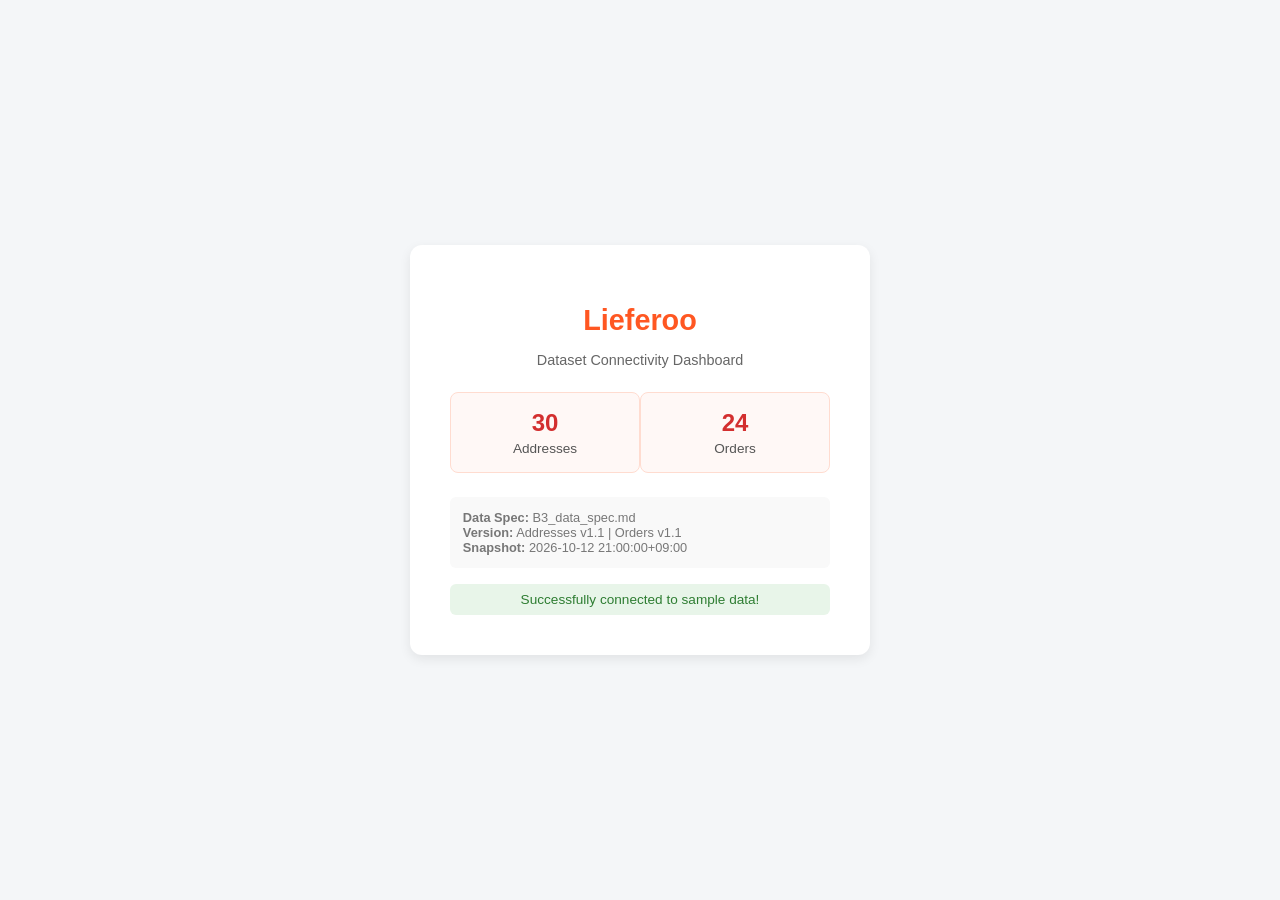
==== index.html @ 1d9ef831 "Update index.html" ====
<!DOCTYPE html>
<html lang="en">
<head>
    <meta charset="UTF-8">
    <meta name="viewport" content="width=device-width, initial-scale=1.0">
    <title>Lieferoo - Dashboard Preview</title>
    <style>
        body {
            font-family: -apple-system, BlinkMacSystemFont, "Segoe UI", Roboto, Helvetica, Arial, sans-serif;
            background-color: #f4f6f8;
            color: #333;
            display: flex;
            justify-content: center;
            align-items: center;
            height: 100vh;
            margin: 0;
        }
        .card {
            background: #ffffff;
            padding: 2.5rem;
            border-radius: 12px;
            box-shadow: 0 4px 12px rgba(0, 0, 0, 0.08);
            width: 380px;
            text-align: center;
        }
        h1 {
            color: #ff5722;
            margin-bottom: 0.2rem;
            font-size: 1.8rem;
        }
        p.subtitle {
            color: #666;
            font-size: 0.9rem;
            margin-bottom: 1.5rem;
        }
        .stats-container {
            display: flex;
            justify-content: space-around;
            margin-bottom: 1.5rem;
        }
        .stat-box {
            background: #fff8f6;
            border: 1px solid #ffdcd0;
            padding: 1rem;
            border-radius: 8px;
            width: 42%;
        }
        .stat-number {
            font-size: 1.5rem;
            font-weight: bold;
            color: #d32f2f;
        }
        .stat-label {
            font-size: 0.85rem;
            color: #555;
            margin-top: 0.3rem;
        }
        .meta-info {
            font-size: 0.8rem;
            color: #777;
            background: #f9f9f9;
            padding: 0.8rem;
            border-radius: 6px;
            margin-bottom: 1rem;
            text-align: left;
        }
        .status {
            font-size: 0.85rem;
            color: #2e7d32;
            background: #e8f5e9;
            padding: 0.5rem;
            border-radius: 6px;
        }
    </style>
</head>
<body>

    <div class="card">
        <h1>Lieferoo</h1>
        <p class="subtitle">Dataset Connectivity Dashboard</p>
        
        <div class="stats-container">
            <div class="stat-box">
                <div id="address-count" class="stat-number">...</div>
                <div class="stat-label">Addresses</div>
            </div>
            <div class="stat-box">
                <div id="order-count" class="stat-number">...</div>
                <div class="stat-label">Orders</div>
            </div>
        </div>

        <div class="meta-info" id="meta-details">
            Loading metadata version...
        </div>

        <div id="status-message" class="status">Connecting to JSON files...</div>
    </div>

    <script>
        async function loadData() {
            try {
                // Fetching both JSON files concurrently from the data/ folder
                const [addressRes, orderRes] = await Promise.all([
                    fetch('./data/B1_sample_addresses.json'),
                    fetch('./data/B2_sample_orders.json')
                ]);

                if (!addressRes.ok || !orderRes.ok) {
                    throw new Error("Failed to load one or more JSON files.");
                }

                const addressData = await addressRes.json();
                const orderData = await orderRes.json();

                // Extracting counts correctly based on your JSON structure (nested under arrays)
                const addressesCount = addressData.addresses ? addressData.addresses.length : 0;
                const ordersCount = orderData.orders ? orderData.orders.length : 0;

                // Update UI with real counts
                document.getElementById('address-count').innerText = addressesCount;
                document.getElementById('order-count').innerText = ordersCount;

                // Display version info from metadata
                document.getElementById('meta-details').innerHTML = `
                    <b>Data Spec:</b> ${addressData.meta.spec}<br>
                    <b>Version:</b> Addresses v${addressData.meta.version} | Orders v${orderData.meta.version}<br>
                    <b>Snapshot:</b> ${orderData.meta.snapshot_at ? orderData.meta.snapshot_at.replace('T', ' ') : 'N/A'}
                `;

                document.getElementById('status-message').innerText = "Successfully connected to sample data!";
            } catch (error) {
                console.error(error);
                document.getElementById('status-message').style.background = "#ffebee";
                document.getElementById('status-message').style.color = "#c62828";
                document.getElementById('status-message').innerText = "Error loading data. Check file paths.";
            }
        }

        loadData();
    </script>
</body>
</html>
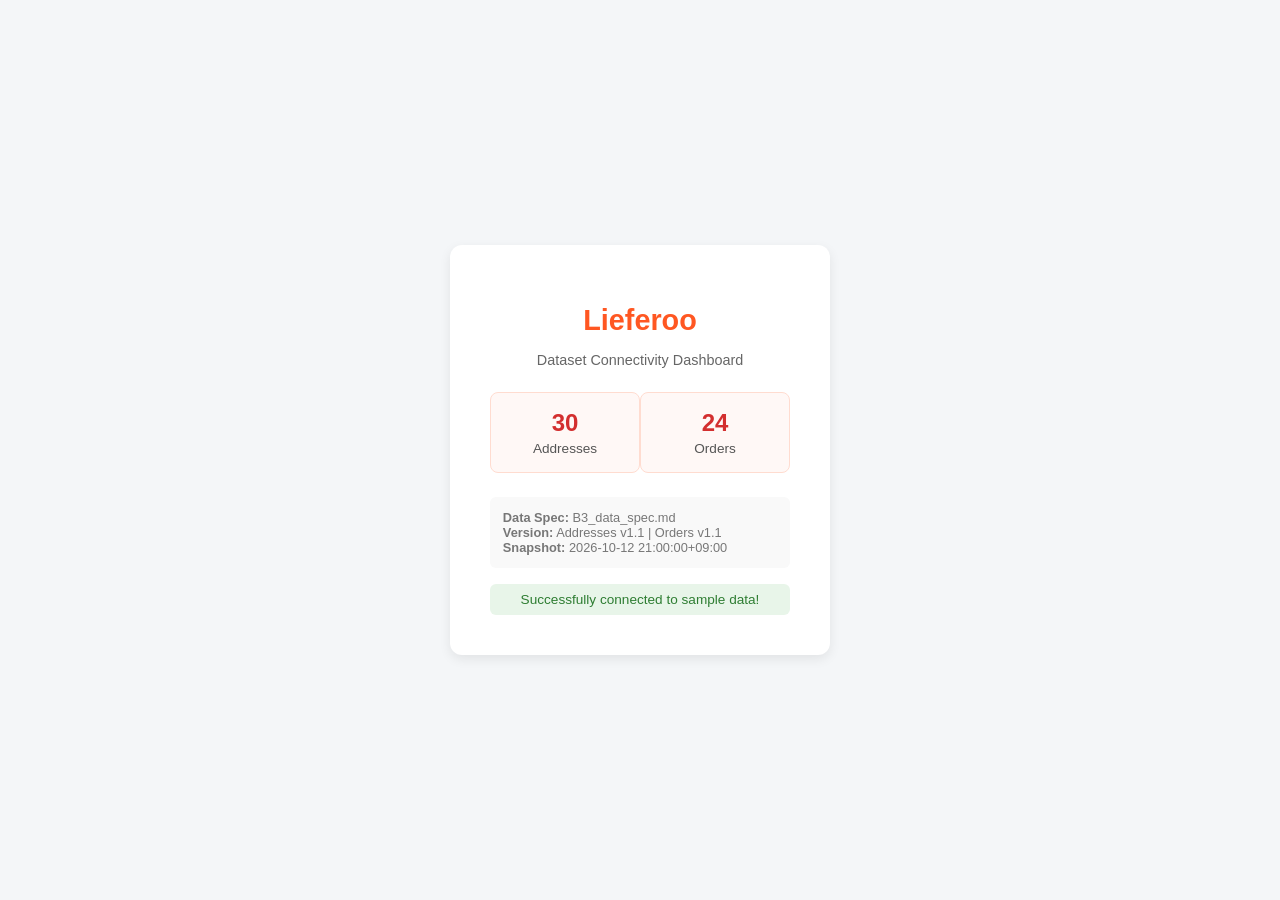
==== commit a7c1adfe: "Update index.html" ====
--- a/index.html
+++ b/index.html
@@ -20,7 +20,9 @@
             padding: 2.5rem;
             border-radius: 12px;
             box-shadow: 0 4px 12px rgba(0, 0, 0, 0.08);
-            width: 380px;
+            box-sizing: border-box; 
+            width: 100%;            
+            max-width: 380px;       
             text-align: center;
         }
         h1 {
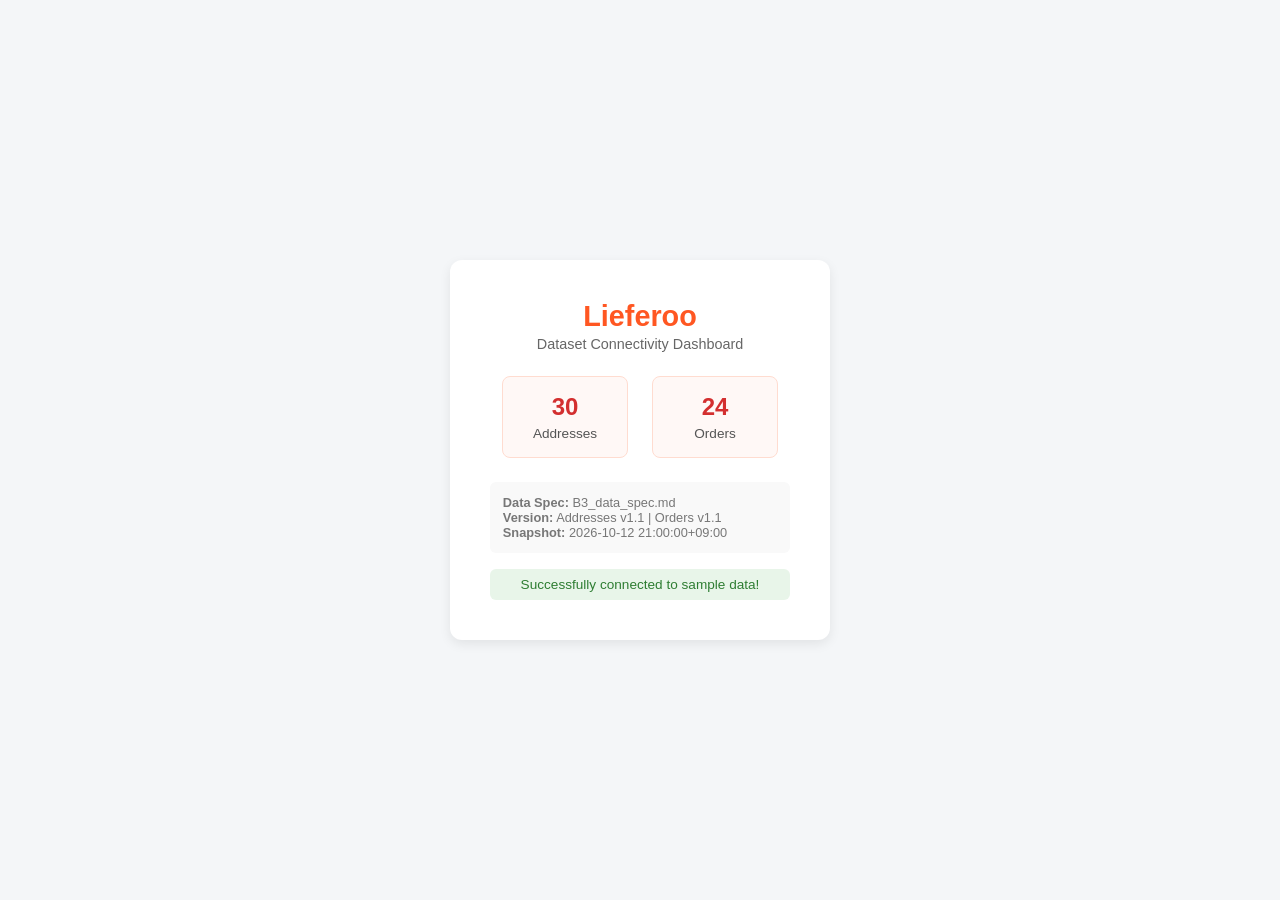
==== commit bc52e7f3: "Update index.html" ====
--- a/index.html
+++ b/index.html
@@ -4,6 +4,8 @@
     <meta charset="UTF-8">
     <meta name="viewport" content="width=device-width, initial-scale=1.0">
     <title>Lieferoo - Dashboard Preview</title>
+    <link rel="stylesheet" href="./tokens.css" />
+    <link rel="icon" href="data:,">
     <style>
         body {
             font-family: -apple-system, BlinkMacSystemFont, "Segoe UI", Roboto, Helvetica, Arial, sans-serif;
--- a/tokens.css
+++ b/tokens.css
@@ -0,0 +1,138 @@
+/* 1. Load Noto Sans KR from Google Fonts */
+@import url('https://fonts.googleapis.com/css2?family=Noto+Sans+KR:wght@400;500;600;700&display=swap');
+
+:root {
+  /* 2. Color Tokens (Lieferoo Spec Board) */
+  --primary: #C8410B;
+  --primary-pressed: #A33608;
+  --primary-subtle: #FFF3EC;
+
+  --text: #1A1A1A;
+  --text-sub: #666666;
+  --text-disabled: #B3B3B3;
+  --text-on-primary: #FFFFFF;
+
+  --surface: #FFFFFF;
+  --band: #F3F3F3;
+  --border: #D9D9D9;
+  --divider: #E9E9E9;
+
+  --error: #D93025;
+  --success: #1F8A4C;
+  --warning: #B87400;
+  --info: #2563C9;
+  --rider-block: #1A1A1A;
+
+  /* 3. Typography */
+  --font-family: 'Noto Sans KR', -apple-system, BlinkMacSystemFont, 'Segoe UI', Roboto, sans-serif;
+
+  /* 4. Spacing Steps (px) */
+  --space-1: 4px;
+  --space-2: 8px;
+  --space-3: 12px;
+  --space-4: 16px;
+  --space-5: 24px;
+  --space-6: 32px;
+
+  /* 5. Border Radius */
+  --radius-sm: 4px;
+  --radius-md: 12px;
+  --radius-pill: 9999px;
+
+  /* 6. Component Heights & Frame Dimensions */
+  --height-topbar: 56px;
+  --height-btn-lg: 52px;
+  --height-input: 48px;
+  --frame-width: 375px;
+  --frame-height: 812px;
+}
+
+/* Base Reset */
+*, *::before, *::after {
+  box-sizing: border-box;
+  margin: 0;
+  padding: 0;
+}
+
+body {
+  font-family: var(--font-family);
+  color: var(--text);
+  background-color: var(--band);
+  display: flex;
+  justify-content: center;
+  min-height: 100vh;
+}
+
+/* 375x812 Mobile App Frame */
+.app-frame {
+  width: var(--frame-width);
+  min-height: var(--frame-height);
+  background-color: var(--surface);
+  display: flex;
+  flex-direction: column;
+  position: relative;
+  overflow-x: hidden;
+}
+
+/* Top Bar (56px) */
+.top-bar {
+  height: var(--height-topbar);
+  padding: 0 var(--space-4);
+  display: flex;
+  align-items: center;
+  justify-content: space-between;
+  border-bottom: 1px solid var(--divider);
+  background-color: var(--surface);
+}
+
+/* Standard Input (48px) */
+.input-field {
+  height: var(--height-input);
+  width: 100%;
+  padding: 0 var(--space-4);
+  border: 1px solid var(--border);
+  border-radius: var(--radius-md);
+  font-family: inherit;
+  color: var(--text);
+  background-color: var(--surface);
+  outline: none;
+  transition: border-color 0.15s ease;
+}
+
+.input-field::placeholder {
+  color: var(--text-disabled);
+}
+
+.input-field:focus {
+  border-color: var(--primary);
+}
+
+/* Big Button (52px, 16px from both sides) */
+.btn-big {
+  height: var(--height-btn-lg);
+  width: calc(100% - (var(--space-4) * 2));
+  margin: 0 var(--space-4);
+  border: none;
+  border-radius: var(--radius-md);
+  background-color: var(--primary);
+  color: var(--text-on-primary);
+  font-family: inherit;
+  font-weight: 600;
+  font-size: 16px;
+  cursor: pointer;
+  display: flex;
+  align-items: center;
+  justify-content: center;
+  transition: background-color 0.15s ease;
+}
+
+.btn-big:hover,
+.btn-big:active {
+  background-color: var(--primary-pressed);
+}
+
+.btn-big:disabled {
+  background-color: var(--band);
+  color: var(--text-disabled);
+  cursor: not-allowed;
+}
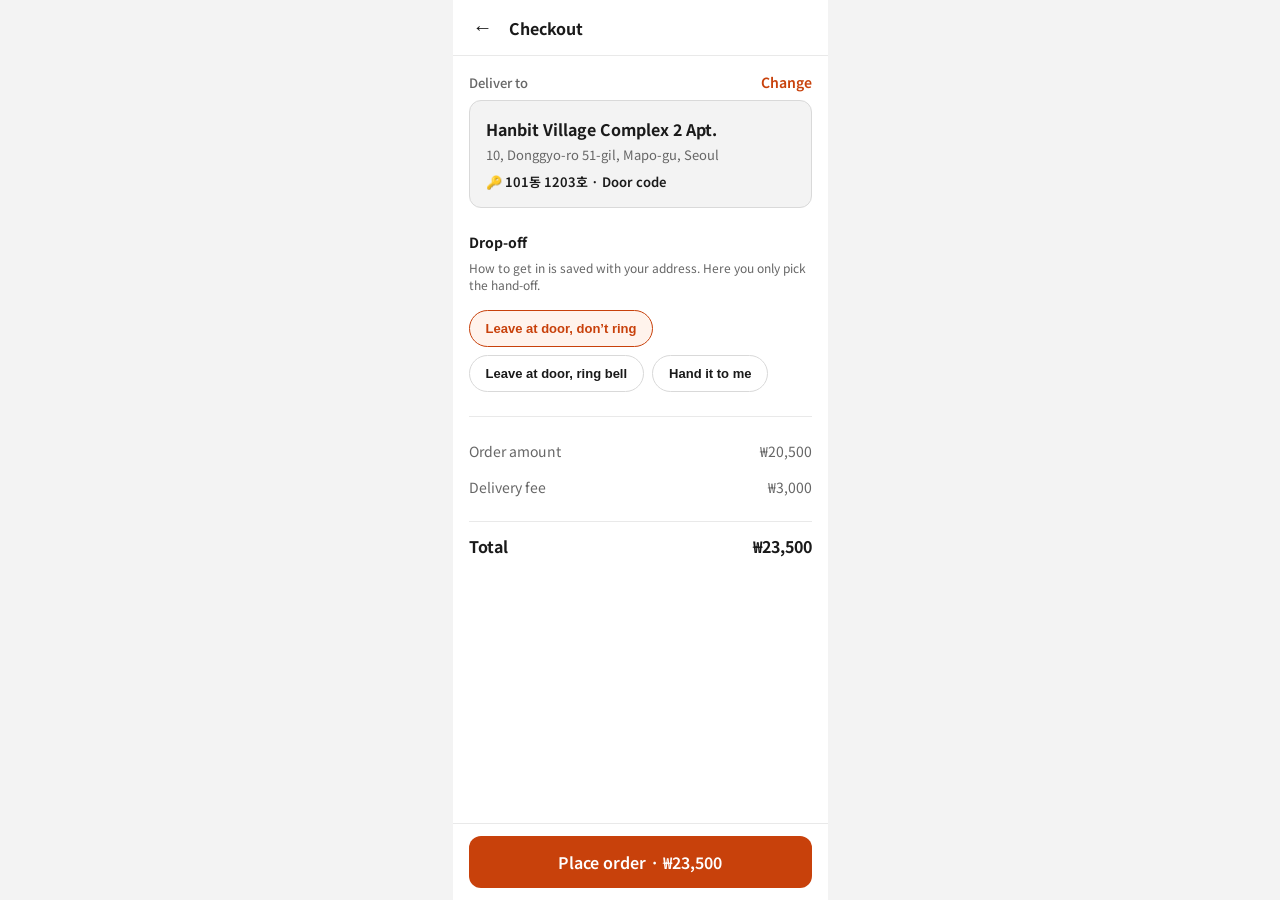
==== commit 8d71bcb3: "Update index.html" ====
--- a/index.html
+++ b/index.html
@@ -1,147 +1,179 @@
 <!DOCTYPE html>
 <html lang="en">
 <head>
-    <meta charset="UTF-8">
-    <meta name="viewport" content="width=device-width, initial-scale=1.0">
-    <title>Lieferoo - Dashboard Preview</title>
-    <link rel="stylesheet" href="./tokens.css" />
-    <link rel="icon" href="data:,">
-    <style>
-        body {
-            font-family: -apple-system, BlinkMacSystemFont, "Segoe UI", Roboto, Helvetica, Arial, sans-serif;
-            background-color: #f4f6f8;
-            color: #333;
-            display: flex;
-            justify-content: center;
-            align-items: center;
-            height: 100vh;
-            margin: 0;
-        }
-        .card {
-            background: #ffffff;
-            padding: 2.5rem;
-            border-radius: 12px;
-            box-shadow: 0 4px 12px rgba(0, 0, 0, 0.08);
-            box-sizing: border-box; 
-            width: 100%;            
-            max-width: 380px;       
-            text-align: center;
-        }
-        h1 {
-            color: #ff5722;
-            margin-bottom: 0.2rem;
-            font-size: 1.8rem;
-        }
-        p.subtitle {
-            color: #666;
-            font-size: 0.9rem;
-            margin-bottom: 1.5rem;
-        }
-        .stats-container {
-            display: flex;
-            justify-content: space-around;
-            margin-bottom: 1.5rem;
-        }
-        .stat-box {
-            background: #fff8f6;
-            border: 1px solid #ffdcd0;
-            padding: 1rem;
-            border-radius: 8px;
-            width: 42%;
-        }
-        .stat-number {
-            font-size: 1.5rem;
-            font-weight: bold;
-            color: #d32f2f;
-        }
-        .stat-label {
-            font-size: 0.85rem;
-            color: #555;
-            margin-top: 0.3rem;
-        }
-        .meta-info {
-            font-size: 0.8rem;
-            color: #777;
-            background: #f9f9f9;
-            padding: 0.8rem;
-            border-radius: 6px;
-            margin-bottom: 1rem;
-            text-align: left;
-        }
-        .status {
-            font-size: 0.85rem;
-            color: #2e7d32;
-            background: #e8f5e9;
-            padding: 0.5rem;
-            border-radius: 6px;
-        }
-    </style>
+  <meta charset="UTF-8" />
+  <meta name="viewport" content="width=device-width, initial-scale=1.0" />
+  <title>Lieferoo — Checkout</title>
+  <link rel="stylesheet" href="./tokens.css" />
+  <link rel="stylesheet" href="./user.css" />
+  <style>
+    /* Additional checkout-specific styles */
+    .checkout-content {
+      padding: var(--space-4);
+      display: flex;
+      flex-direction: column;
+      gap: var(--space-5);
+      padding-bottom: 96px;
+    }
+    .address-header-row {
+      display: flex;
+      justify-content: space-between;
+      align-items: center;
+    }
+    .change-link {
+      font-size: 14px;
+      font-weight: 600;
+      color: var(--primary);
+      text-decoration: none;
+      cursor: pointer;
+    }
+    .change-link:hover {
+      text-decoration: underline;
+    }
+    .dropoff-grid {
+      display: flex;
+      flex-wrap: wrap;
+      gap: var(--space-2);
+      margin-top: var(--space-2);
+    }
+    .dropoff-pill {
+      padding: 10px 16px;
+      border: 1px solid var(--border);
+      border-radius: var(--radius-pill);
+      background-color: var(--surface);
+      font-size: 13px;
+      font-weight: 600;
+      color: var(--text);
+      cursor: pointer;
+      transition: all 0.15s ease;
+    }
+    .dropoff-pill.selected {
+      border-color: var(--primary);
+      background-color: var(--primary-subtle);
+      color: var(--primary);
+    }
+    .warning-banner {
+      display: none;
+      background-color: #FDECEA;
+      color: var(--error);
+      border: 1px solid var(--error);
+      padding: var(--space-3) var(--space-4);
+      border-radius: var(--radius-md);
+      font-size: 13px;
+      font-weight: 500;
+      margin-bottom: var(--space-3);
+    }
+    .warning-banner.visible {
+      display: flex;
+      align-items: center;
+      gap: var(--space-2);
+    }
+    .financial-line {
+      display: flex;
+      justify-content: space-between;
+      font-size: 14px;
+      color: var(--text-sub);
+      margin-bottom: var(--space-2);
+    }
+    .financial-line.total {
+      font-size: 16px;
+      font-weight: 700;
+      color: var(--text);
+      border-top: 1px solid var(--divider);
+      padding-top: var(--space-3);
+      margin-top: var(--space-2);
+    }
+  </style>
 </head>
 <body>
+  <div class="app-frame">
+    <!-- Top Bar -->
+    <header class="top-bar">
+      <button type="button" class="back-btn" onclick="history.back()" aria-label="Go back">&#8592;</button>
+      <h1 class="top-bar-title">Checkout</h1>
+    </header>
 
-    <div class="card">
-        <h1>Lieferoo</h1>
-        <p class="subtitle">Dataset Connectivity Dashboard</p>
-        
-        <div class="stats-container">
-            <div class="stat-box">
-                <div id="address-count" class="stat-number">...</div>
-                <div class="stat-label">Addresses</div>
-            </div>
-            <div class="stat-box">
-                <div id="order-count" class="stat-number">...</div>
-                <div class="stat-label">Orders</div>
-            </div>
+    <!-- Main Content -->
+    <main class="checkout-content">
+      
+      <!-- Deliver To Section -->
+      <div class="section-group">
+        <div class="address-header-row">
+          <span class="section-label" style="font-size: 13px; color: var(--text-sub); font-weight: 500;">Deliver to</span>
+          <a href="./user.html" id="changeAddressLink" class="change-link">Change</a>
         </div>
 
-        <div class="meta-info" id="meta-details">
-            Loading metadata version...
+        <!-- Warning banner if address details/building/unit are missing -->
+        <div id="warningBanner" class="warning-banner" role="alert">
+          <span>⚠️ Add your building, unit and how the rider gets in — so your order isn't late.</span>
         </div>
 
-        <div id="status-message" class="status">Connecting to JSON files...</div>
+        <div class="address-card">
+          <div id="checkoutAddressTitle" class="address-title">Hanbit Village Complex 2 Apt.</div>
+          <div id="checkoutAddressSub" class="address-sub">10, Donggyo-ro 51-gil, Mapo-gu, Seoul</div>
+          <div id="checkoutAddressUnit" style="font-size: 13px; font-weight: 600; color: var(--text); margin-top: 4px;">
+            🔑 101동 1203호 · Door code
+          </div>
+        </div>
+      </div>
+
+      <!-- Drop-off Section -->
+      <div class="section-group">
+        <div class="section-label">Drop-off</div>
+        <p class="helper-text">How to get in is saved with your address. Here you only pick the hand-off.</p>
+        
+        <div class="dropoff-grid" role="radiogroup">
+          <button type="button" class="dropoff-pill selected" data-value="leave_door">Leave at door, don’t ring</button>
+          <button type="button" class="dropoff-pill" data-value="leave_ring">Leave at door, ring bell</button>
+          <button type="button" class="dropoff-pill" data-value="hand_it">Hand it to me</button>
+        </div>
+      </div>
+
+      <hr style="border: none; border-top: 1px solid var(--divider);" />
+
+      <!-- Order Summary / Financials -->
+      <div class="section-group">
+        <div class="financial-line">
+          <span>Order amount</span>
+          <span>₩20,500</span>
+        </div>
+        <div class="financial-line">
+          <span>Delivery fee</span>
+          <span>₩3,000</span>
+        </div>
+        <div class="financial-line total">
+          <span>Total</span>
+          <span>₩23,500</span>
+        </div>
+      </div>
+    </main>
+
+    <!-- Sticky Bottom Action Bar -->
+    <div class="bottom-bar">
+      <button type="button" id="placeOrderBtn" class="btn-big">Place order · ₩23,500</button>
     </div>
+  </div>
 
-    <script>
-        async function loadData() {
-            try {
-                // Fetching both JSON files concurrently from the data/ folder
-                const [addressRes, orderRes] = await Promise.all([
-                    fetch('./data/B1_sample_addresses.json'),
-                    fetch('./data/B2_sample_orders.json')
-                ]);
+  <script>
+    // Simple interactivity logic for Checkout toggle states (Default vs Empty states)
+    const warningBanner = document.getElementById("warningBanner");
+    const checkoutAddressUnit = document.getElementById("checkoutAddressUnit");
+    const changeAddressLink = document.getElementById("changeAddressLink");
+    const placeOrderBtn = document.getElementById("placeOrderBtn");
+    const dropoffPills = document.querySelectorAll(".dropoff-pill");
 
-                if (!addressRes.ok || !orderRes.ok) {
-                    throw new Error("Failed to load one or more JSON files.");
-                }
+    // Drop-off pill toggle selector
+    dropoffPills.forEach(pill => {
+      pill.addEventListener("click", () => {
+        dropoffPills.forEach(p => p.classList.remove("selected"));
+        pill.classList.add("selected");
+      });
+    });
 
-                const addressData = await addressRes.json();
-                const orderData = await orderRes.json();
-
-                // Extracting counts correctly based on your JSON structure (nested under arrays)
-                const addressesCount = addressData.addresses ? addressData.addresses.length : 0;
-                const ordersCount = orderData.orders ? orderData.orders.length : 0;
-
-                // Update UI with real counts
-                document.getElementById('address-count').innerText = addressesCount;
-                document.getElementById('order-count').innerText = ordersCount;
-
-                // Display version info from metadata
-                document.getElementById('meta-details').innerHTML = `
-                    <b>Data Spec:</b> ${addressData.meta.spec}<br>
-                    <b>Version:</b> Addresses v${addressData.meta.version} | Orders v${orderData.meta.version}<br>
-                    <b>Snapshot:</b> ${orderData.meta.snapshot_at ? orderData.meta.snapshot_at.replace('T', ' ') : 'N/A'}
-                `;
-
-                document.getElementById('status-message').innerText = "Successfully connected to sample data!";
-            } catch (error) {
-                console.error(error);
-                document.getElementById('status-message').style.background = "#ffebee";
-                document.getElementById('status-message').style.color = "#c62828";
-                document.getElementById('status-message').innerText = "Error loading data. Check file paths.";
-            }
-        }
-
-        loadData();
-    </script>
+    // Handle place order action
+    placeOrderBtn.addEventListener("click", () => {
+      alert("Order placed successfully!");
+    });
+  </script>
 </body>
 </html>
--- a/user.css
+++ b/user.css
@@ -0,0 +1,350 @@
+/* Top Bar */
+.top-bar {
+  justify-content: flex-start;
+  gap: var(--space-3);
+  position: sticky;
+  top: 0;
+  z-index: 10;
+}
+
+.back-btn {
+  background: none;
+  border: none;
+  font-size: 20px;
+  color: var(--text);
+  cursor: pointer;
+  padding: var(--space-1);
+  display: flex;
+  align-items: center;
+}
+
+.top-bar-title {
+  font-size: 16px;
+  font-weight: 700;
+}
+
+/* Server Top Banner (for unexpected server errors) */
+.server-banner {
+  background-color: #FDECEA;
+  color: var(--error);
+  border-bottom: 1px solid var(--error);
+  padding: var(--space-3) var(--space-4);
+  font-size: 13px;
+  font-weight: 500;
+  display: none;
+}
+
+.server-banner.visible {
+  display: block;
+}
+
+/* Location Preview Block right under Top Bar */
+.location-banner {
+  width: 100%;
+  height: 140px;
+  background-color: #E8E8E8;
+  display: flex;
+  align-items: center;
+  justify-content: center;
+  border-bottom: 1px solid var(--divider);
+}
+
+.location-pin-icon {
+  width: 32px;
+  height: 32px;
+  color: var(--primary-pressed);
+}
+
+/* Main Scrollable Content */
+.content {
+  padding: var(--space-4);
+  display: flex;
+  flex-direction: column;
+  gap: var(--space-5);
+  padding-bottom: 96px; /* Space for sticky bottom button */
+}
+
+.section-group {
+  display: flex;
+  flex-direction: column;
+  gap: var(--space-2);
+}
+
+.section-label {
+  font-size: 14px;
+  font-weight: 700;
+  color: var(--text);
+}
+
+.helper-text {
+  font-size: 12px;
+  color: var(--text-sub);
+  line-height: 1.4;
+}
+
+/* Address Picker */
+.picker-select {
+  height: var(--height-input);
+  padding: 0 var(--space-3);
+  border: 1px solid var(--border);
+  border-radius: var(--radius-md);
+  background-color: var(--surface);
+  font-family: inherit;
+  font-size: 14px;
+  color: var(--text);
+}
+
+/* Address Card */
+.address-card {
+  background-color: var(--band);
+  border: 1px solid var(--border);
+  border-radius: var(--radius-md);
+  padding: var(--space-4);
+  display: flex;
+  flex-direction: column;
+  gap: var(--space-1);
+}
+
+.address-title {
+  font-size: 16px;
+  font-weight: 700;
+  color: var(--text);
+}
+
+.address-sub {
+  font-size: 13px;
+  color: var(--text-sub);
+}
+
+/* Error Text & Input Error State */
+.error-text {
+  font-size: 12px;
+  color: var(--error);
+  font-weight: 500;
+  display: none;
+}
+
+.error-text.visible {
+  display: block;
+}
+
+.input-field.has-error {
+  border-color: var(--error);
+}
+
+/* Radio Cards (4 options) */
+.radio-grid {
+  display: flex;
+  flex-direction: column;
+  gap: var(--space-2);
+}
+
+.radio-card {
+  display: flex;
+  align-items: flex-start;
+  gap: var(--space-3);
+  padding: var(--space-3) var(--space-4);
+  border: 1px solid var(--border);
+  border-radius: var(--radius-md);
+  background-color: var(--surface);
+  cursor: pointer;
+  transition: all 0.15s ease;
+}
+
+.radio-card input[type="radio"] {
+  margin-top: 3px;
+  accent-color: var(--primary);
+}
+
+.radio-card.selected {
+  border-color: var(--primary);
+  background-color: var(--primary-subtle);
+}
+
+.radio-card.has-error {
+  border-color: var(--error);
+}
+
+.radio-card-title {
+  font-size: 14px;
+  font-weight: 600;
+  color: var(--text);
+}
+
+.radio-card-desc {
+  font-size: 12px;
+  color: var(--text-sub);
+  margin-top: 2px;
+}
+
+/* Conditional Door Code Box */
+.door-code-box {
+  display: none;
+  flex-direction: column;
+  gap: var(--space-2);
+  margin-top: var(--space-2);
+  padding: var(--space-3);
+  background-color: var(--band);
+  border-radius: var(--radius-md);
+}
+
+.door-code-box.visible {
+  display: flex;
+}
+
+/* Use This Next Time Checkbox Row */
+.save-default-row {
+  display: flex;
+  align-items: flex-start;
+  gap: var(--space-3);
+  padding: var(--space-3) var(--space-4);
+  border: 1px solid var(--border);
+  border-radius: var(--radius-md);
+  background-color: var(--surface);
+  cursor: pointer;
+}
+
+.save-default-checkbox {
+  width: 18px;
+  height: 18px;
+  margin-top: 2px;
+  accent-color: var(--primary);
+  cursor: pointer;
+  flex-shrink: 0;
+}
+
+.save-default-title {
+  font-size: 14px;
+  font-weight: 600;
+  color: var(--text);
+}
+
+.save-default-sub {
+  font-size: 12px;
+  color: var(--text-sub);
+  margin-top: 2px;
+  line-height: 1.4;
+}
+
+/* Note Textarea + Counter */
+.textarea-field {
+  width: 100%;
+  min-height: 80px;
+  padding: var(--space-3) var(--space-4);
+  border: 1px solid var(--border);
+  border-radius: var(--radius-md);
+  font-family: inherit;
+  font-size: 14px;
+  color: var(--text);
+  resize: vertical;
+  outline: none;
+}
+
+.textarea-field:focus {
+  border-color: var(--primary);
+}
+
+.char-counter {
+  font-size: 12px;
+  color: var(--text-sub);
+  text-align: right;
+}
+
+/* Rider Preview Box */
+.preview-empty-or-error {
+  padding: var(--space-4);
+  border: 1px dashed var(--border);
+  border-radius: var(--radius-md);
+  background-color: var(--band);
+  color: var(--text-sub);
+  font-size: 13px;
+  text-align: center;
+}
+
+.preview-empty-or-error.is-error {
+  border-color: var(--error);
+  color: var(--error);
+}
+
+.rider-dark-card {
+  background-color: var(--rider-block);
+  color: var(--text-on-primary);
+  border-radius: var(--radius-md);
+  padding: var(--space-4);
+  display: flex;
+  flex-direction: column;
+  gap: var(--space-2);
+}
+
+.rider-tag-small {
+  font-size: 11px;
+  color: var(--text-disabled);
+  font-weight: 600;
+}
+
+.rider-detail-big {
+  font-size: 20px;
+  font-weight: 700;
+  color: var(--text-on-primary);
+}
+
+.rider-orange-chip {
+  align-self: flex-start;
+  background-color: var(--primary);
+  color: var(--text-on-primary);
+  font-size: 12px;
+  font-weight: 600;
+  padding: var(--space-1) var(--space-3);
+  border-radius: var(--radius-pill);
+}
+
+.rider-ko-address {
+  font-size: 12px;
+  color: var(--text-disabled);
+  margin-top: var(--space-1);
+}
+
+.preview-caption {
+  font-size: 12px;
+  color: var(--text-sub);
+  line-height: 1.4;
+}
+
+/* Success Banner */
+.success-box {
+  display: none;
+  flex-direction: column;
+  gap: var(--space-2);
+  padding: var(--space-4);
+  border-radius: var(--radius-md);
+  background-color: #E8F5E9;
+  border: 1px solid var(--success);
+  color: var(--success);
+  font-size: 14px;
+}
+
+.success-box.visible {
+  display: flex;
+}
+.save-default-sub.small-subtext {
+  font-size: 11px;
+  color: var(--text-sub);
+  margin-top: 2px;
+  line-height: 1.3;
+}
+
+.success-link {
+  color: var(--success);
+  font-weight: 700;
+  text-decoration: underline;
+}
+
+/* Sticky Bottom Footer */
+.bottom-bar {
+  position: fixed;
+  bottom: 0;
+  width: var(--frame-width);
+  padding: var(--space-3) 0;
+  background-color: var(--surface);
+  border-top: 1px solid var(--divider);
+}
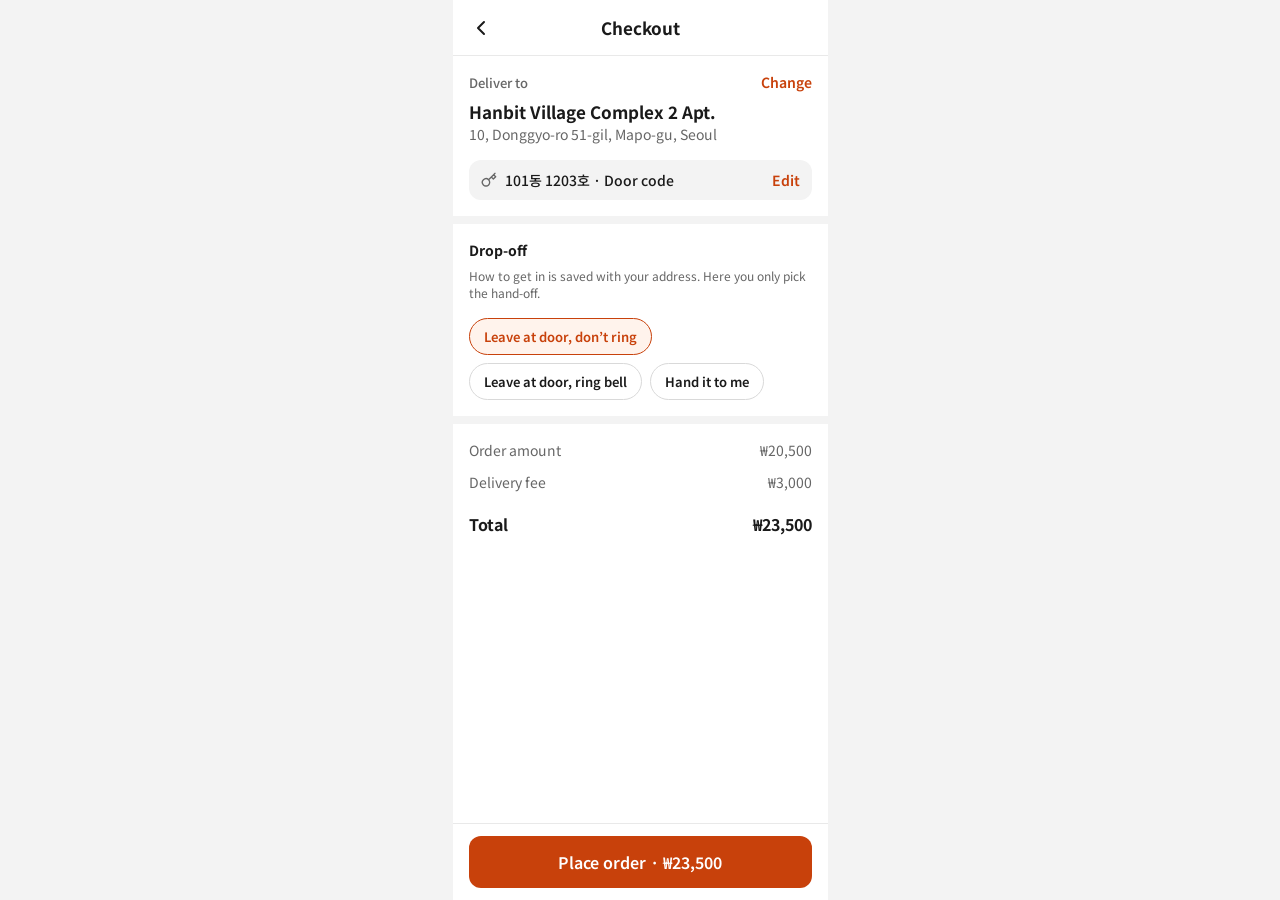
==== commit 71d6d808: "Update index.html" ====
--- a/index.html
+++ b/index.html
@@ -7,29 +7,113 @@
   <link rel="stylesheet" href="./tokens.css" />
   <link rel="stylesheet" href="./user.css" />
   <style>
-    /* Additional checkout-specific styles */
-    .checkout-content {
+    /* Centered Top Bar with Chevron */
+    .checkout-topbar {
+      height: var(--height-topbar);
+      padding: 0 var(--space-4);
+      display: grid;
+      grid-template-columns: 32px 1fr 32px;
+      align-items: center;
+      border-bottom: 1px solid var(--divider);
+      background-color: var(--surface);
+      position: sticky;
+      top: 0;
+      z-index: 10;
+    }
+    .chevron-btn {
+      background: none;
+      border: none;
+      color: var(--text);
+      cursor: pointer;
+      display: flex;
+      align-items: center;
+      justify-content: flex-start;
+      padding: 0;
+    }
+    .checkout-topbar-title {
+      font-size: 17px;
+      line-height: 24px;
+      font-weight: 700;
+      text-align: center;
+      color: var(--text);
+    }
+
+    /* Sections & 8px Grey Bands */
+    .checkout-main {
+      display: flex;
+      flex-direction: column;
+      padding-bottom: 96px;
+    }
+    .checkout-section {
       padding: var(--space-4);
       display: flex;
       flex-direction: column;
-      gap: var(--space-5);
-      padding-bottom: 96px;
-    }
+      gap: var(--space-2);
+    }
+    .section-band {
+      height: 8px;
+      width: 100%;
+      background-color: var(--band);
+    }
+
+    /* Address Block (No grey card on main address) */
     .address-header-row {
       display: flex;
       justify-content: space-between;
       align-items: center;
+    }
+    .deliver-label {
+      font-size: 13px;
+      color: var(--text-sub);
+      font-weight: 500;
     }
     .change-link {
       font-size: 14px;
       font-weight: 600;
       color: var(--primary);
       text-decoration: none;
-      cursor: pointer;
-    }
-    .change-link:hover {
-      text-decoration: underline;
-    }
+    }
+    .checkout-addr-title {
+      font-size: 17px;
+      line-height: 24px;
+      font-weight: 700;
+      color: var(--text);
+    }
+    .checkout-addr-sub {
+      font-size: 14px;
+      line-height: 20px;
+      color: var(--text-sub);
+    }
+
+    /* Entry Summary Row (#F3F3F3, radius 12, height 40px) */
+    .entry-summary-row {
+      height: 40px;
+      background-color: var(--band);
+      border-radius: var(--radius-md);
+      padding: 0 var(--space-3);
+      display: flex;
+      align-items: center;
+      justify-content: space-between;
+      margin-top: var(--space-2);
+    }
+    .entry-summary-left {
+      display: flex;
+      align-items: center;
+      gap: var(--space-2);
+      font-size: 14px;
+      line-height: 20px;
+      font-weight: 500;
+      color: var(--text);
+    }
+    .entry-edit-link {
+      font-size: 14px;
+      line-height: 20px;
+      font-weight: 600;
+      color: var(--primary);
+      text-decoration: none;
+    }
+
+    /* Drop-off Pills */
     .dropoff-grid {
       display: flex;
       flex-wrap: wrap;
@@ -37,10 +121,11 @@
       margin-top: var(--space-2);
     }
     .dropoff-pill {
-      padding: 10px 16px;
+      padding: 8px 14px;
       border: 1px solid var(--border);
       border-radius: var(--radius-pill);
       background-color: var(--surface);
+      font-family: inherit;
       font-size: 13px;
       font-weight: 600;
       color: var(--text);
@@ -52,87 +137,82 @@
       background-color: var(--primary-subtle);
       color: var(--primary);
     }
-    .warning-banner {
-      display: none;
-      background-color: #FDECEA;
-      color: var(--error);
-      border: 1px solid var(--error);
-      padding: var(--space-3) var(--space-4);
-      border-radius: var(--radius-md);
-      font-size: 13px;
-      font-weight: 500;
-      margin-bottom: var(--space-3);
-    }
-    .warning-banner.visible {
-      display: flex;
-      align-items: center;
-      gap: var(--space-2);
-    }
+
+    /* Order Financials */
     .financial-line {
       display: flex;
       justify-content: space-between;
       font-size: 14px;
       color: var(--text-sub);
-      margin-bottom: var(--space-2);
+      margin-bottom: var(--space-1);
     }
     .financial-line.total {
       font-size: 16px;
       font-weight: 700;
       color: var(--text);
-      border-top: 1px solid var(--divider);
-      padding-top: var(--space-3);
       margin-top: var(--space-2);
+      margin-bottom: 0;
     }
   </style>
 </head>
 <body>
   <div class="app-frame">
     <!-- Top Bar -->
-    <header class="top-bar">
-      <button type="button" class="back-btn" onclick="history.back()" aria-label="Go back">&#8592;</button>
-      <h1 class="top-bar-title">Checkout</h1>
+    <header class="checkout-topbar">
+      <button type="button" class="chevron-btn" onclick="history.back()" aria-label="Go back">
+        <svg width="24" height="24" viewBox="0 0 24 24" fill="none" stroke="currentColor" stroke-width="2" stroke-linecap="round" stroke-linejoin="round">
+          <polyline points="15 18 9 12 15 6"></polyline>
+        </svg>
+      </button>
+      <h1 class="checkout-topbar-title">Checkout</h1>
+      <div></div>
     </header>
 
-    <!-- Main Content -->
-    <main class="checkout-content">
-      
+    <main class="checkout-main">
       <!-- Deliver To Section -->
-      <div class="section-group">
+      <section class="checkout-section">
         <div class="address-header-row">
-          <span class="section-label" style="font-size: 13px; color: var(--text-sub); font-weight: 500;">Deliver to</span>
-          <a href="./user.html" id="changeAddressLink" class="change-link">Change</a>
-        </div>
-
-        <!-- Warning banner if address details/building/unit are missing -->
-        <div id="warningBanner" class="warning-banner" role="alert">
-          <span>⚠️ Add your building, unit and how the rider gets in — so your order isn't late.</span>
-        </div>
-
-        <div class="address-card">
-          <div id="checkoutAddressTitle" class="address-title">Hanbit Village Complex 2 Apt.</div>
-          <div id="checkoutAddressSub" class="address-sub">10, Donggyo-ro 51-gil, Mapo-gu, Seoul</div>
-          <div id="checkoutAddressUnit" style="font-size: 13px; font-weight: 600; color: var(--text); margin-top: 4px;">
-            🔑 101동 1203호 · Door code
+          <span class="deliver-label">Deliver to</span>
+          <a href="./user.html" class="change-link">Change</a>
+        </div>
+
+        <div>
+          <div id="checkoutAddressTitle" class="checkout-addr-title">Hanbit Village Complex 2 Apt.</div>
+          <div id="checkoutAddressSub" class="checkout-addr-sub">10, Donggyo-ro 51-gil, Mapo-gu, Seoul</div>
+        </div>
+
+        <!-- Grey Entry Summary Row (No raw code shown) -->
+        <div class="entry-summary-row">
+          <div class="entry-summary-left">
+            <svg width="16" height="16" viewBox="0 0 24 24" fill="none" stroke="#666666" stroke-width="2" stroke-linecap="round" stroke-linejoin="round">
+              <path d="M21 2l-2 2m-7.61 7.61a5.5 5.5 0 1 1-7.778 7.778 5.5 5.5 0 0 1 7.777-7.777zm0 0L15.5 7.5m0 0l3 3L22 7l-3-3m-3.5 3.5L19 4"></path>
+            </svg>
+            <span id="checkoutEntrySummary">101동 1203호 · Door code</span>
           </div>
-        </div>
-      </div>
+          <a href="./user.html" class="entry-edit-link">Edit</a>
+        </div>
+      </section>
+
+      <!-- 8px Band Separator -->
+      <div class="section-band"></div>
 
       <!-- Drop-off Section -->
-      <div class="section-group">
+      <section class="checkout-section">
         <div class="section-label">Drop-off</div>
         <p class="helper-text">How to get in is saved with your address. Here you only pick the hand-off.</p>
         
         <div class="dropoff-grid" role="radiogroup">
-          <button type="button" class="dropoff-pill selected" data-value="leave_door">Leave at door, don’t ring</button>
-          <button type="button" class="dropoff-pill" data-value="leave_ring">Leave at door, ring bell</button>
-          <button type="button" class="dropoff-pill" data-value="hand_it">Hand it to me</button>
-        </div>
-      </div>
-
-      <hr style="border: none; border-top: 1px solid var(--divider);" />
+          <button type="button" class="dropoff-pill selected" data-value="dont_ring" data-ko="문 앞에 두고 벨은 누르지 말아주세요">Leave at door, don’t ring</button>
+          <button type="button" class="dropoff-pill" data-value="ring_bell" data-ko="문 앞에 두고 벨을 눌러주세요">Leave at door, ring bell</button>
+          <button type="button" class="dropoff-pill" data-value="hand_it" data-ko="직접 전달해 주세요">Hand it to me</button>
+        </div>
+      </section>
+
+      <!-- 8px Band Separator -->
+      <div class="section-band"></div>
 
       <!-- Order Summary / Financials -->
-      <div class="section-group">
+      <section class="checkout-section">
         <div class="financial-line">
           <span>Order amount</span>
           <span>₩20,500</span>
@@ -145,7 +225,7 @@
           <span>Total</span>
           <span>₩23,500</span>
         </div>
-      </div>
+      </section>
     </main>
 
     <!-- Sticky Bottom Action Bar -->
@@ -155,24 +235,80 @@
   </div>
 
   <script>
-    // Simple interactivity logic for Checkout toggle states (Default vs Empty states)
-    const warningBanner = document.getElementById("warningBanner");
-    const checkoutAddressUnit = document.getElementById("checkoutAddressUnit");
-    const changeAddressLink = document.getElementById("changeAddressLink");
+    const ENTRY_LABELS_EN = {
+      door_code: "Door code",
+      call: "Intercom",
+      security_desk: "Security desk",
+      free: "No code needed"
+    };
+
+    const checkoutAddressTitle = document.getElementById("checkoutAddressTitle");
+    const checkoutAddressSub = document.getElementById("checkoutAddressSub");
+    const checkoutEntrySummary = document.getElementById("checkoutEntrySummary");
     const placeOrderBtn = document.getElementById("placeOrderBtn");
     const dropoffPills = document.querySelectorAll(".dropoff-pill");
 
-    // Drop-off pill toggle selector
+    let selectedDropoffKo = "문 앞에 두고 벨은 누르지 말아주세요";
+
+    // Load saved address details from localStorage (without showing the raw PIN code)
+    const savedDataStr = localStorage.getItem("lieferoo_checkout_address");
+    if (savedDataStr) {
+      try {
+        const saved = JSON.parse(savedDataStr);
+        if (saved.title) checkoutAddressTitle.textContent = saved.title;
+        if (saved.sub) checkoutAddressSub.textContent = saved.sub;
+        if (saved.buildingUnit) {
+          const methodLabel = ENTRY_LABELS_EN[saved.entryMethod] || "Door code";
+          checkoutEntrySummary.textContent = `${saved.buildingUnit} · ${methodLabel}`;
+        }
+      } catch (e) {
+        console.error("Error reading saved address", e);
+      }
+    }
+
+    // Handle Drop-off Selection & Fix Ring/Don't Ring Bug
     dropoffPills.forEach(pill => {
       pill.addEventListener("click", () => {
         dropoffPills.forEach(p => p.classList.remove("selected"));
         pill.classList.add("selected");
+        selectedDropoffKo = pill.dataset.ko;
       });
     });
 
-    // Handle place order action
-    placeOrderBtn.addEventListener("click", () => {
-      alert("Order placed successfully!");
+    // Place Order -> Save drop-off preference & submit to backend
+    placeOrderBtn.addEventListener("click", async () => {
+      placeOrderBtn.disabled = true;
+      placeOrderBtn.textContent = "Placing order...";
+
+      const savedData = JSON.parse(localStorage.getItem("lieferoo_checkout_address") || "{}");
+      
+      // Store chosen Korean drop-off phrase so rider screen displays exact match
+      localStorage.setItem("lieferoo_dropoff_ko", selectedDropoffKo);
+
+      try {
+        const res = await fetch("/orders", {
+          method: "POST",
+          headers: { "Content-Type": "application/json" },
+          body: JSON.stringify({
+            address_id: savedData.address_id || "ADR-001",
+            detail: savedData.buildingUnit || "101동 1203호",
+            entry_method: savedData.entryMethod || "door_code",
+            entry_code: savedData.doorCode || "4826#",
+            rider_note: savedData.riderNote || "Building 101 is the first on the left from the main gate."
+          })
+        });
+
+        const data = await res.json();
+        if (!res.ok) {
+          throw new Error(data.error || "Failed to place order.");
+        }
+
+        window.location.href = `./rider.html?id=${encodeURIComponent(data.order_id)}`;
+      } catch (err) {
+        alert(err.message);
+        placeOrderBtn.disabled = false;
+        placeOrderBtn.textContent = "Place order · ₩23,500";
+      }
     });
   </script>
 </body>
--- a/user.css
+++ b/user.css
@@ -23,7 +23,7 @@
   font-weight: 700;
 }
 
-/* Server Top Banner (for unexpected server errors) */
+/* Server Top Banner */
 .server-banner {
   background-color: #FDECEA;
   color: var(--error);
@@ -38,7 +38,7 @@
   display: block;
 }
 
-/* Location Preview Block right under Top Bar */
+/* Map Image Block Container */
 .location-banner {
   width: 100%;
   height: 140px;
@@ -47,12 +47,13 @@
   align-items: center;
   justify-content: center;
   border-bottom: 1px solid var(--divider);
-}
-
-.location-pin-icon {
-  width: 32px;
-  height: 32px;
-  color: var(--primary-pressed);
+  overflow: hidden;
+}
+
+.location-map-img {
+  width: 100%;
+  height: 100%;
+  object-fit: cover;
 }
 
 /* Main Scrollable Content */
@@ -61,7 +62,7 @@
   display: flex;
   flex-direction: column;
   gap: var(--space-5);
-  padding-bottom: 96px; /* Space for sticky bottom button */
+  padding-bottom: 96px;
 }
 
 .section-group {
@@ -132,7 +133,7 @@
   border-color: var(--error);
 }
 
-/* Radio Cards (4 options) */
+/* Radio Cards */
 .radio-grid {
   display: flex;
   flex-direction: column;
@@ -192,21 +193,22 @@
   display: flex;
 }
 
-/* Use This Next Time Checkbox Row */
+/* Smaller Compact "Use This Next Time" Checkbox Row */
 .save-default-row {
   display: flex;
   align-items: flex-start;
-  gap: var(--space-3);
-  padding: var(--space-3) var(--space-4);
+  gap: var(--space-2);
+  padding: 10px var(--space-3);
   border: 1px solid var(--border);
   border-radius: var(--radius-md);
   background-color: var(--surface);
   cursor: pointer;
+  max-width: 100%;
 }
 
 .save-default-checkbox {
-  width: 18px;
-  height: 18px;
+  width: 16px;
+  height: 16px;
   margin-top: 2px;
   accent-color: var(--primary);
   cursor: pointer;
@@ -214,16 +216,16 @@
 }
 
 .save-default-title {
-  font-size: 14px;
+  font-size: 13px;
   font-weight: 600;
   color: var(--text);
 }
 
 .save-default-sub {
-  font-size: 12px;
-  color: var(--text-sub);
-  margin-top: 2px;
-  line-height: 1.4;
+  font-size: 11px;
+  color: var(--text-sub);
+  margin-top: 1px;
+  line-height: 1.2;
 }
 
 /* Note Textarea + Counter */
@@ -325,18 +327,6 @@
 
 .success-box.visible {
   display: flex;
-}
-.save-default-sub.small-subtext {
-  font-size: 11px;
-  color: var(--text-sub);
-  margin-top: 2px;
-  line-height: 1.3;
-}
-
-.success-link {
-  color: var(--success);
-  font-weight: 700;
-  text-decoration: underline;
 }
 
 /* Sticky Bottom Footer */
